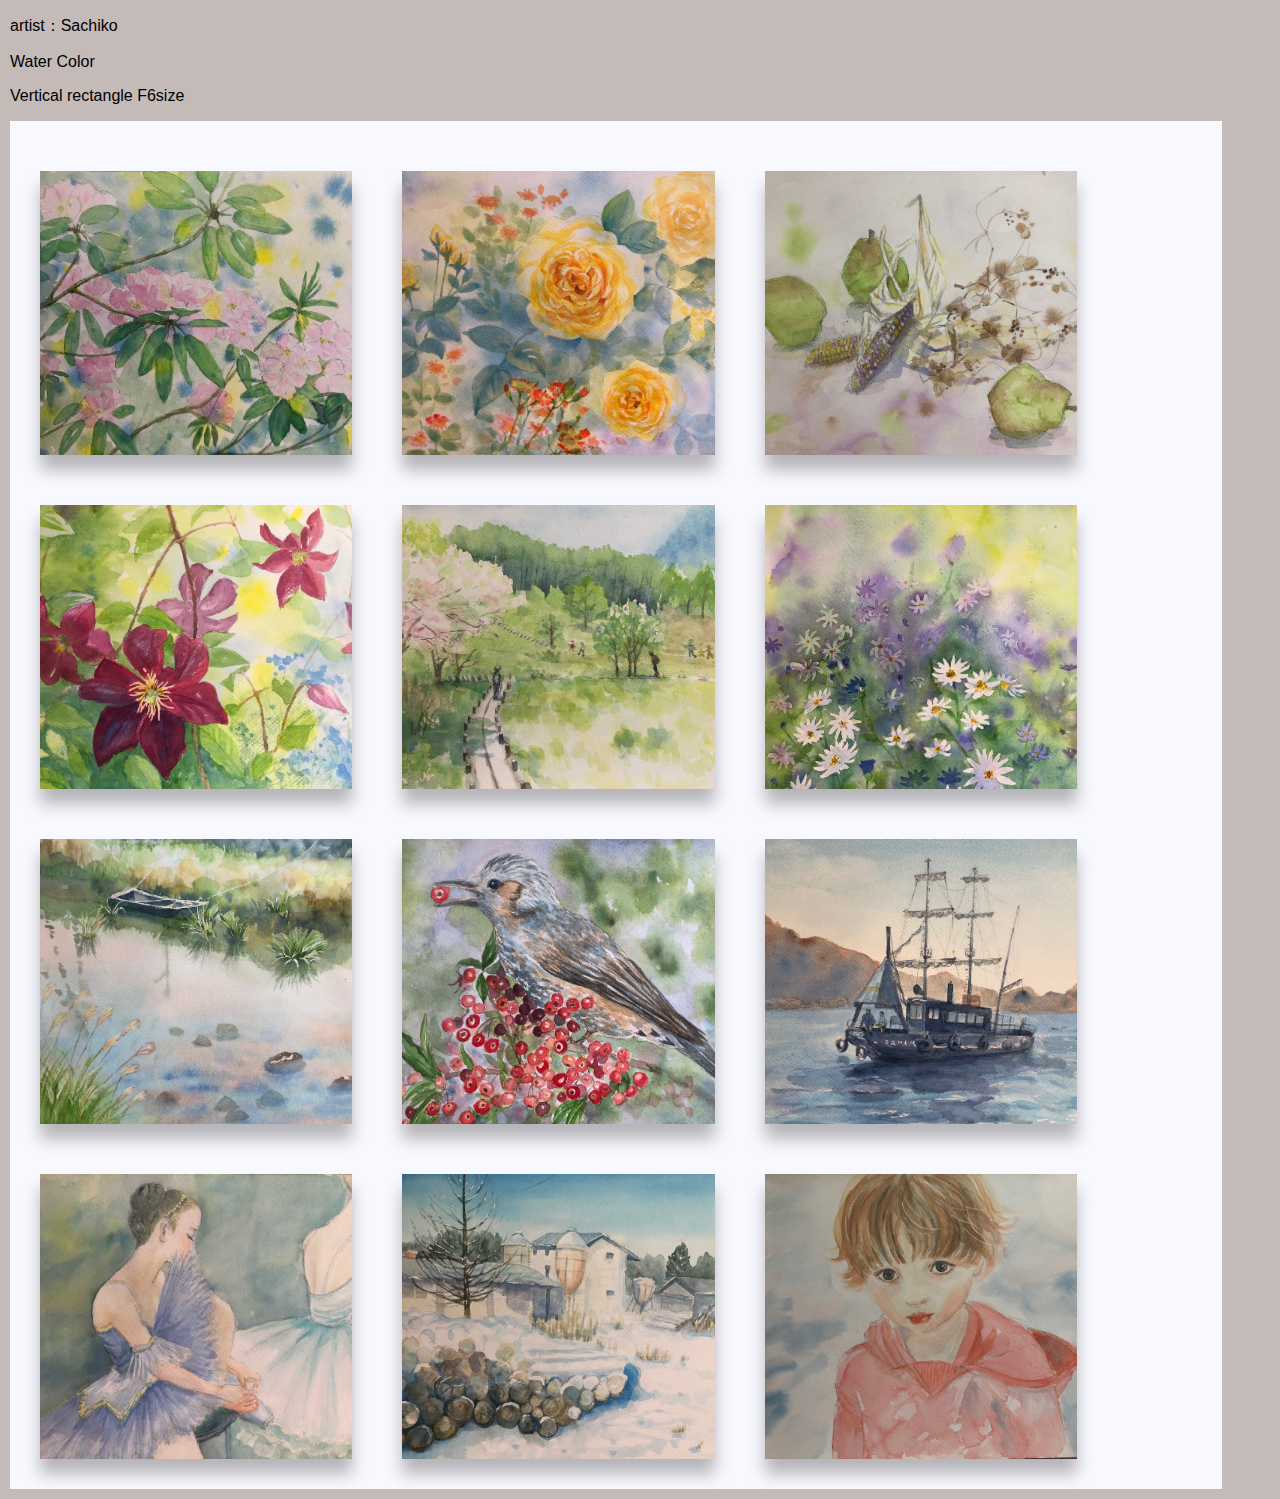
==== index.html @ 0088c584 "Add files via upload" ====
<!DOCTYPE html>
<html lang="ja">
<head>
  <meta charset="UTF-8">
  <meta http-equiv="X-UA-Compatible" content="IE=edge">
  <meta name="viewport" content="width=device-width, initial-scale=1.0">
  <title>Sachiko's  vartial rectangle</title>
  <link rel="stylesheet" href="css/styles.css">
</head>
<body>
  <header>
    <p>artist：Sachiko</p>
    <p>Water Color </p>
    <p>Vertical rectangle F6size </p>
    
  </header>
  <div class="main">
    <div>
      <img src="img/sv12.jpg">
      <img src="img/sv2.jpg">
      <img src="img/sv3.jpg">
      <img src="img/sv4.jpg">
      <img src="img/sv5.jpg">
      <img src="img/sv6.jpg">
      <img src="img/sv7.jpg">
      <img src="img/sv8.jpg">
      <img src="img/sv9.jpg">
      <img src="img/sv10.jpg">
      <img src="img/sv11.jpg">
      <img src="img/sv1.jpg">
      
      
     
    </div>
  <footer></footer>
</body>
</html>
---- css/styles.css ----
body {
  font-family: Arial, Helvetica, sans-serif;
  background-color:rgb(196, 186, 184);
  width: 100%;
  margin: 10px;
}
header {
  width: 100%;
  
}
.main {
  width: 90%;
  background-color:ghostwhite;
  text-align: center;
  
  padding: 30px;
  padding-top: 50px;
 
  
}
.main > div {
  width: 90%;
  /* width: 410px;
  height: 318px; */
  display: flex;
  display: inline-block;

  text-align: center;
  
}

img {
  object-fit: cover;
  width: 100%;
  height: 100%;
  
text-align: center;
margin-bottom: 50px;
box-shadow: 0 15px 15px rgba(114, 113, 113, 0.493);
}
@media (min-width: 800px) {

.main > div {
  display: grid;
  grid-template-columns: repeat(auto-fit, minmax(300px, 1fr));
  gap: 50px;


}

}
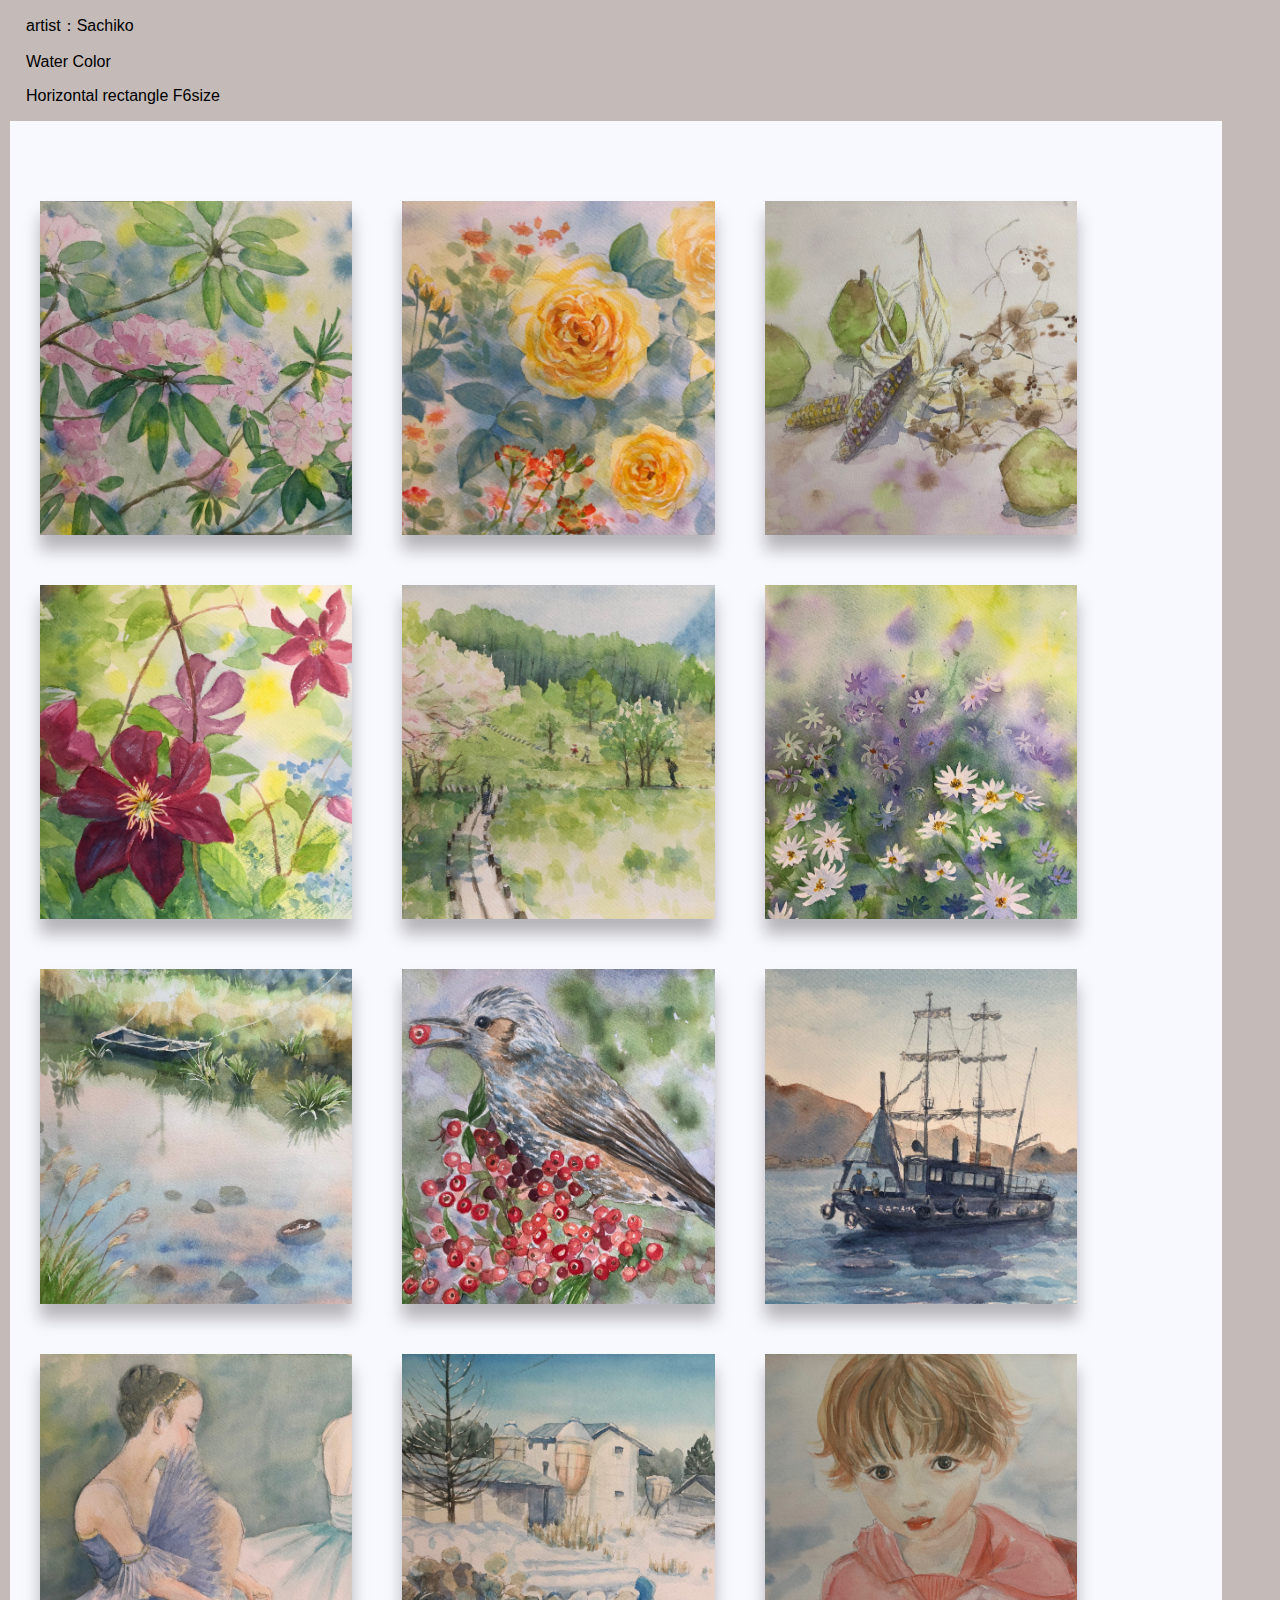
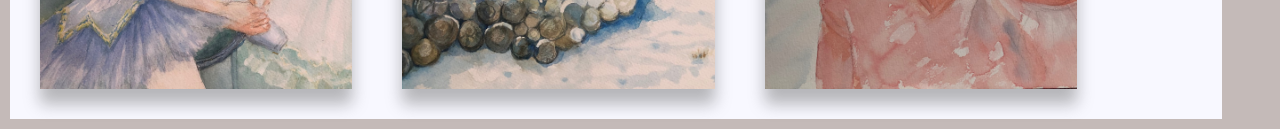
==== commit 4a8f7336: "Add files via upload" ====
--- a/index.html
+++ b/index.html
@@ -11,7 +11,7 @@
   <header>
     <p>artist：Sachiko</p>
     <p>Water Color </p>
-    <p>Vertical rectangle F6size </p>
+    <p>Horizontal rectangle F6size </p>
     
   </header>
   <div class="main">
--- a/css/styles.css
+++ b/css/styles.css
@@ -8,13 +8,18 @@
   width: 100%;
   
 }
+
+header > p {
+  margin-left: 16px;
+} 
+
 .main {
   width: 90%;
   background-color:ghostwhite;
   text-align: center;
   
   padding: 30px;
-  padding-top: 50px;
+  padding-top: 80px;
  
   
 }
@@ -35,7 +40,7 @@
   height: 100%;
   
 text-align: center;
-margin-bottom: 50px;
+margin-bottom: 100px;
 box-shadow: 0 15px 15px rgba(114, 113, 113, 0.493);
 }
 @media (min-width: 800px) {
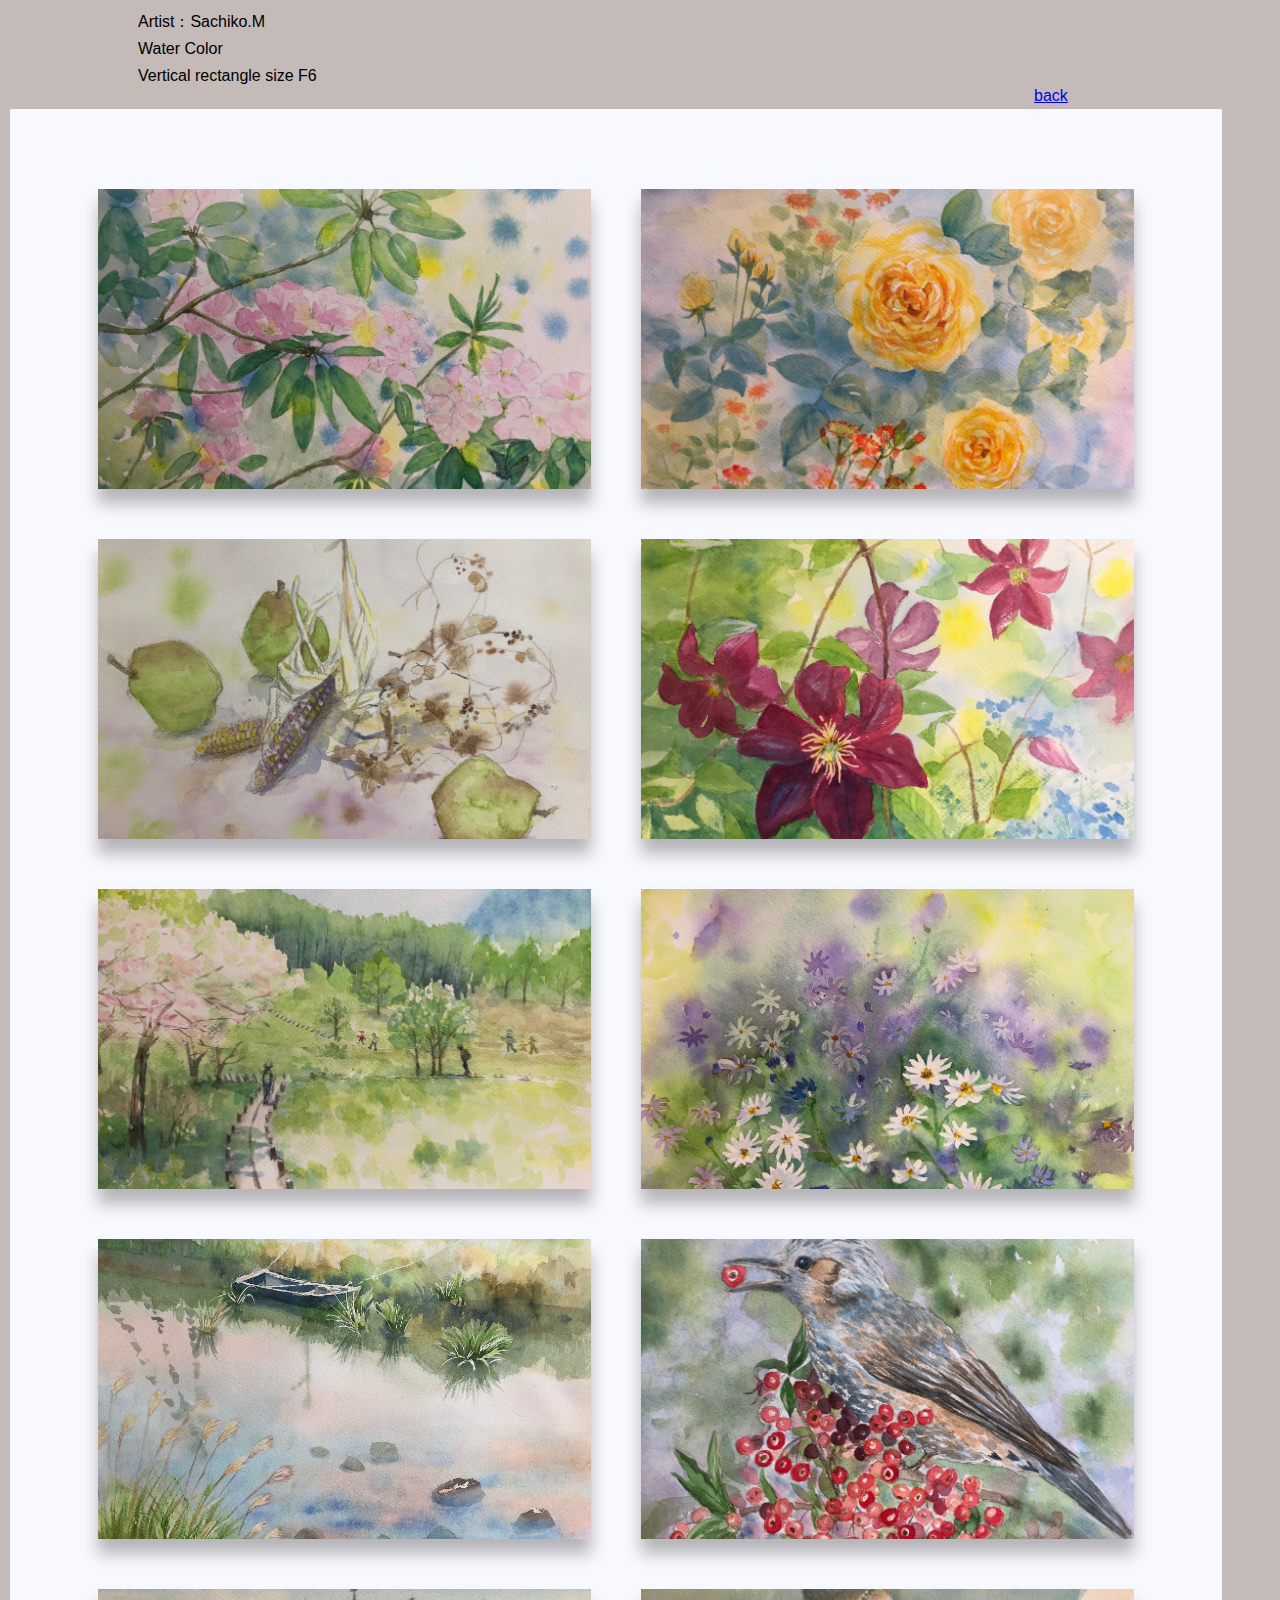
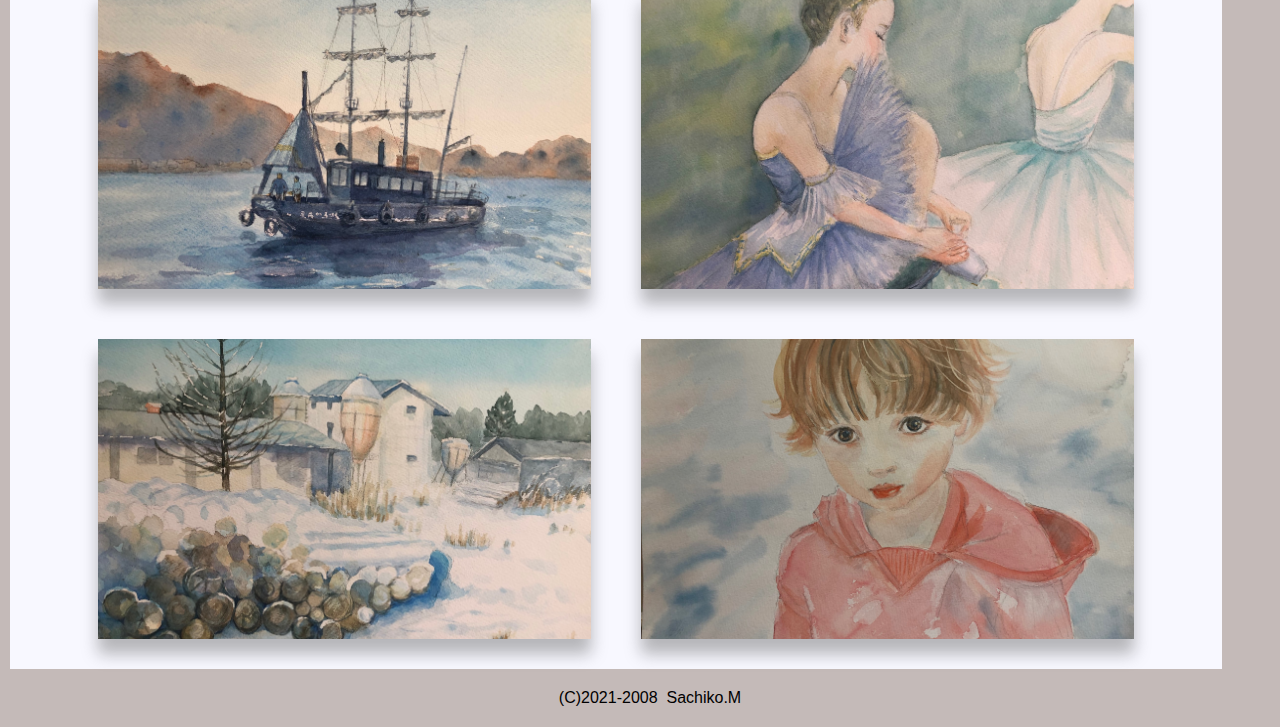
==== commit 05b43481: "Add files via upload" ====
--- a/index.html
+++ b/index.html
@@ -9,11 +9,14 @@
 </head>
 <body>
   <header>
-    <p>artist：Sachiko</p>
-    <p>Water Color </p>
-    <p>Horizontal rectangle F6size </p>
-    
+    <div>
+      <p class="p1">Artist：Sachiko.M </p>
+      <p class="p2">Water Color  </p>
+      <p class="p3">Vertical rectangle size F6 </p> 
+      <a href="https://mbjn.github.io">back</a> 
+    </div>
   </header>
+ 
   <div class="main">
     <div>
       <img src="img/sv12.jpg">
@@ -28,10 +31,8 @@
       <img src="img/sv10.jpg">
       <img src="img/sv11.jpg">
       <img src="img/sv1.jpg">
-      
-      
-     
     </div>
-  <footer></footer>
+    </div>
+  <footer>(C)2021-2008 &nbsp;Sachiko.M</footer>
 </body>
 </html>--- a/css/styles.css
+++ b/css/styles.css
@@ -6,51 +6,65 @@
 }
 header {
   width: 100%;
-  
+  margin-left: 10%;
+  margin-top: 8px;
+  margin-bottom: 8px;
+  line-height: .7rem;
 }
 
-header > p {
-  margin-left: 16px;
-} 
+.p3 {
+ margin-bottom: 0;
+}
+
+a {
+display: block;
+padding-left:70% ;
+/* color: cornflowerblue; */
+margin-top: 8px;
+}
 
 .main {
   width: 90%;
   background-color:ghostwhite;
   text-align: center;
-  
   padding: 30px;
   padding-top: 80px;
- 
-  
 }
+
 .main > div {
   width: 90%;
   /* width: 410px;
   height: 318px; */
   display: flex;
   display: inline-block;
-
   text-align: center;
-  
 }
 
 img {
   object-fit: cover;
   width: 100%;
-  height: 100%;
-  
-text-align: center;
-margin-bottom: 100px;
-box-shadow: 0 15px 15px rgba(114, 113, 113, 0.493);
+  height: 100%; 
+  text-align: center;
+  margin-bottom: 100px;
+  box-shadow: 0 15px 15px rgba(114, 113, 113, 0.493);
 }
+
+footer{
+  margin-top: 20px;
+  margin-bottom: 20px;
+  text-align: center;
+}
+
 @media (min-width: 800px) {
 
 .main > div {
   display: grid;
-  grid-template-columns: repeat(auto-fit, minmax(300px, 1fr));
+  grid-auto-rows:300px ;
+  grid-template-columns: repeat(auto-fill, minmax(400px, 1fr));
   gap: 50px;
-
-
+  margin-left: auto;
+  margin-right: auto;
+  object-fit: cover;
 }
 
 }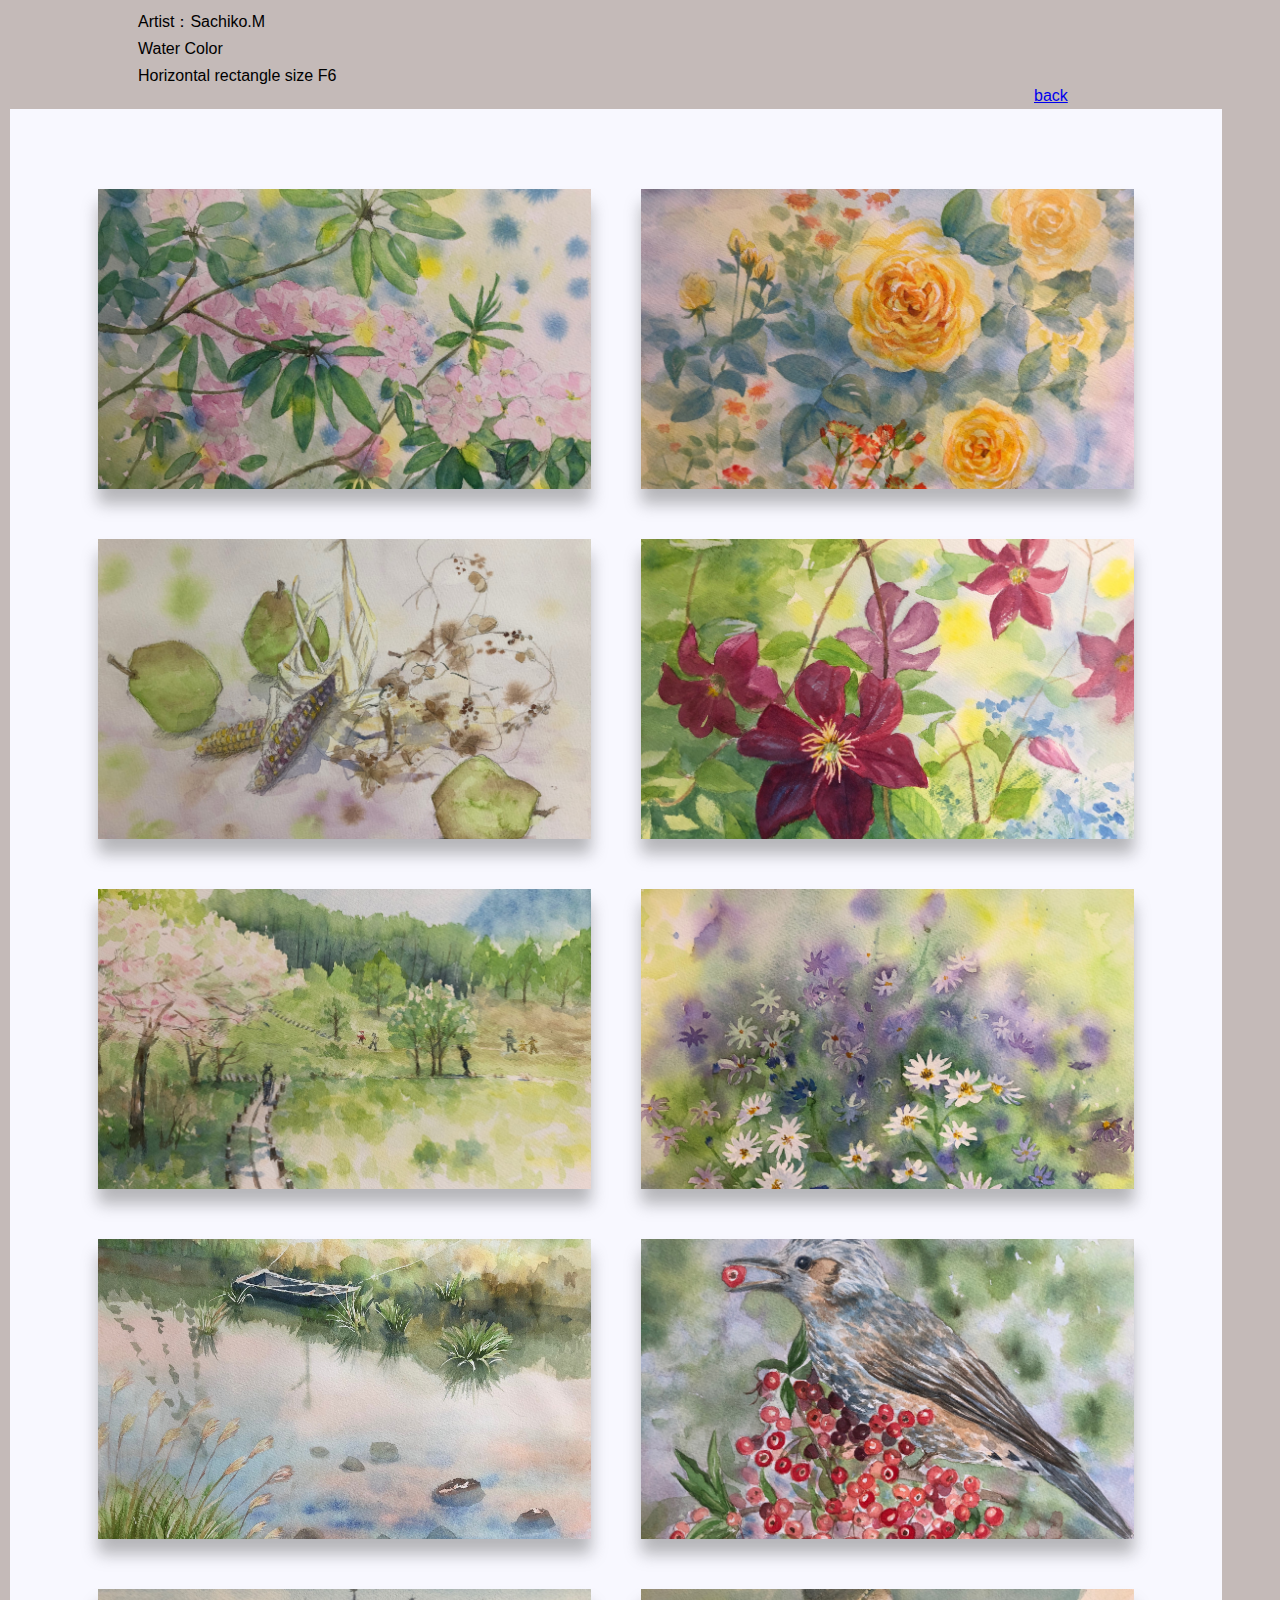
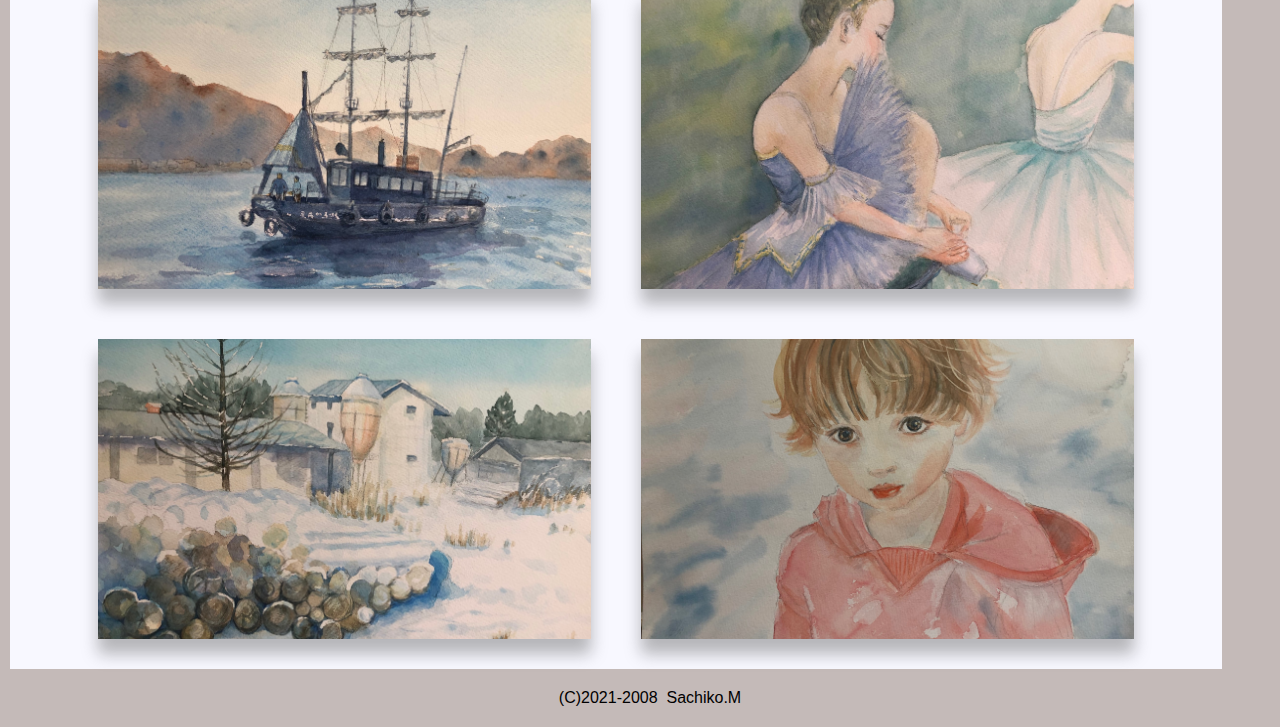
==== commit d1ba168f: "Update index.html" ====
--- a/index.html
+++ b/index.html
@@ -12,7 +12,7 @@
     <div>
       <p class="p1">Artist：Sachiko.M </p>
       <p class="p2">Water Color  </p>
-      <p class="p3">Vertical rectangle size F6 </p> 
+      <p class="p3">Horizontal rectangle size F6 </p> 
       <a href="https://mbjn.github.io">back</a> 
     </div>
   </header>
@@ -35,4 +35,4 @@
     </div>
   <footer>(C)2021-2008 &nbsp;Sachiko.M</footer>
 </body>
-</html>+</html>
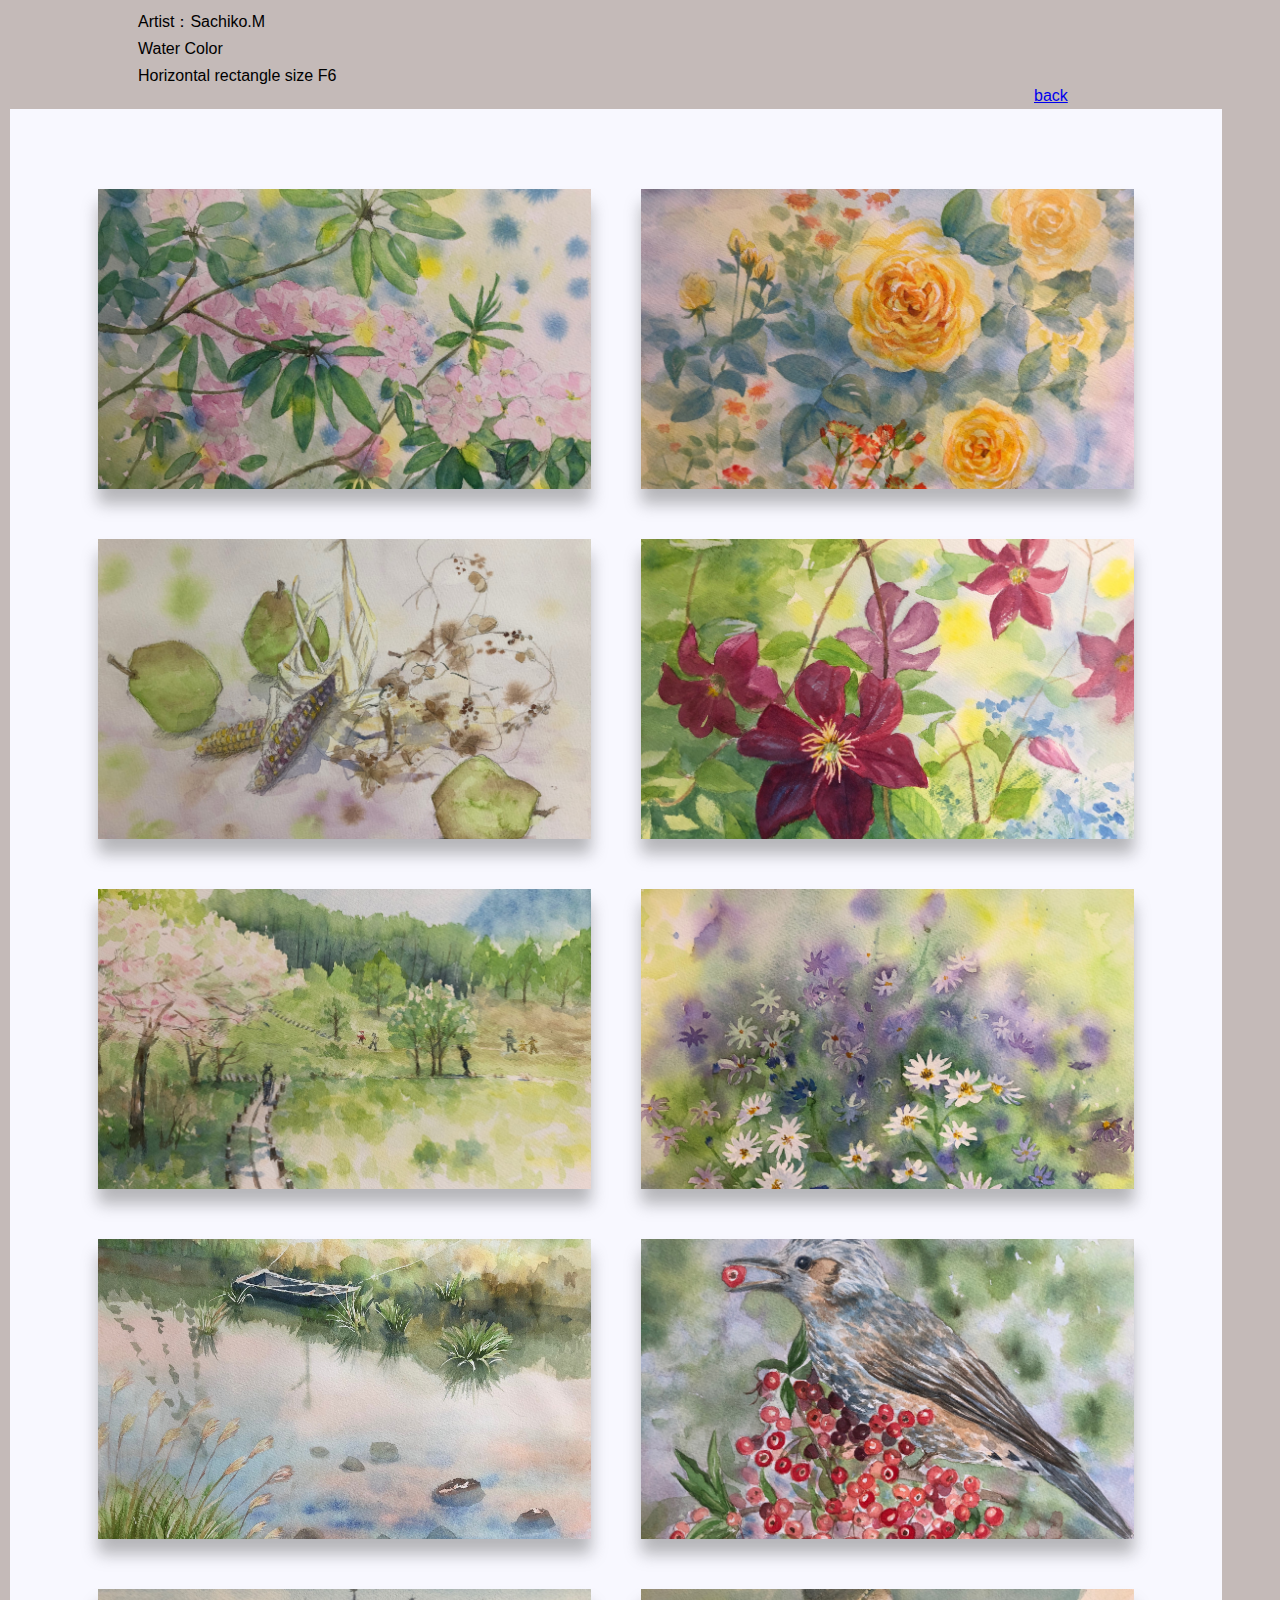
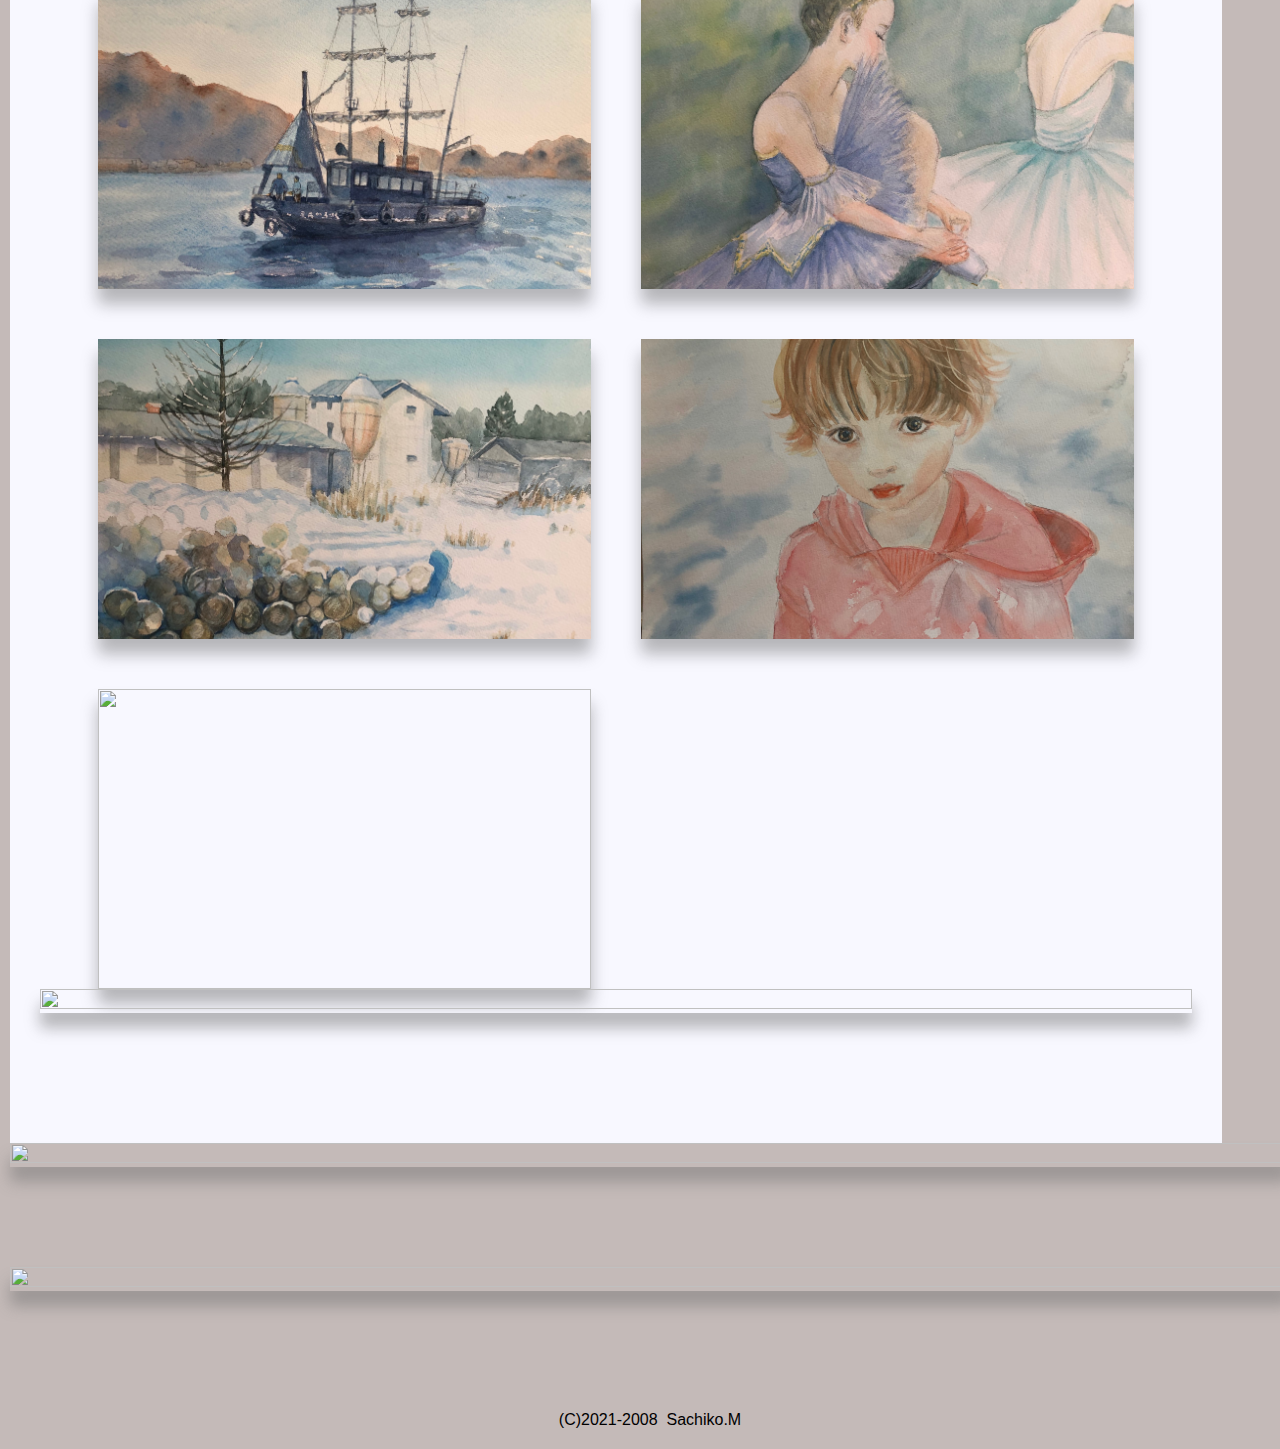
==== commit d5d60080: "Update index.html" ====
--- a/index.html
+++ b/index.html
@@ -31,6 +31,13 @@
       <img src="img/sv10.jpg">
       <img src="img/sv11.jpg">
       <img src="img/sv1.jpg">
+      <img src="img/m5.jpg"></div>
+      <img src="img/2022-01-2.jpg"></div>
+      <img src="img/2022-01-3.jpg"></div>    
+      <img src="img/2022-01-4.jpg"></div> 
+    
+      
+      
     </div>
     </div>
   <footer>(C)2021-2008 &nbsp;Sachiko.M</footer>
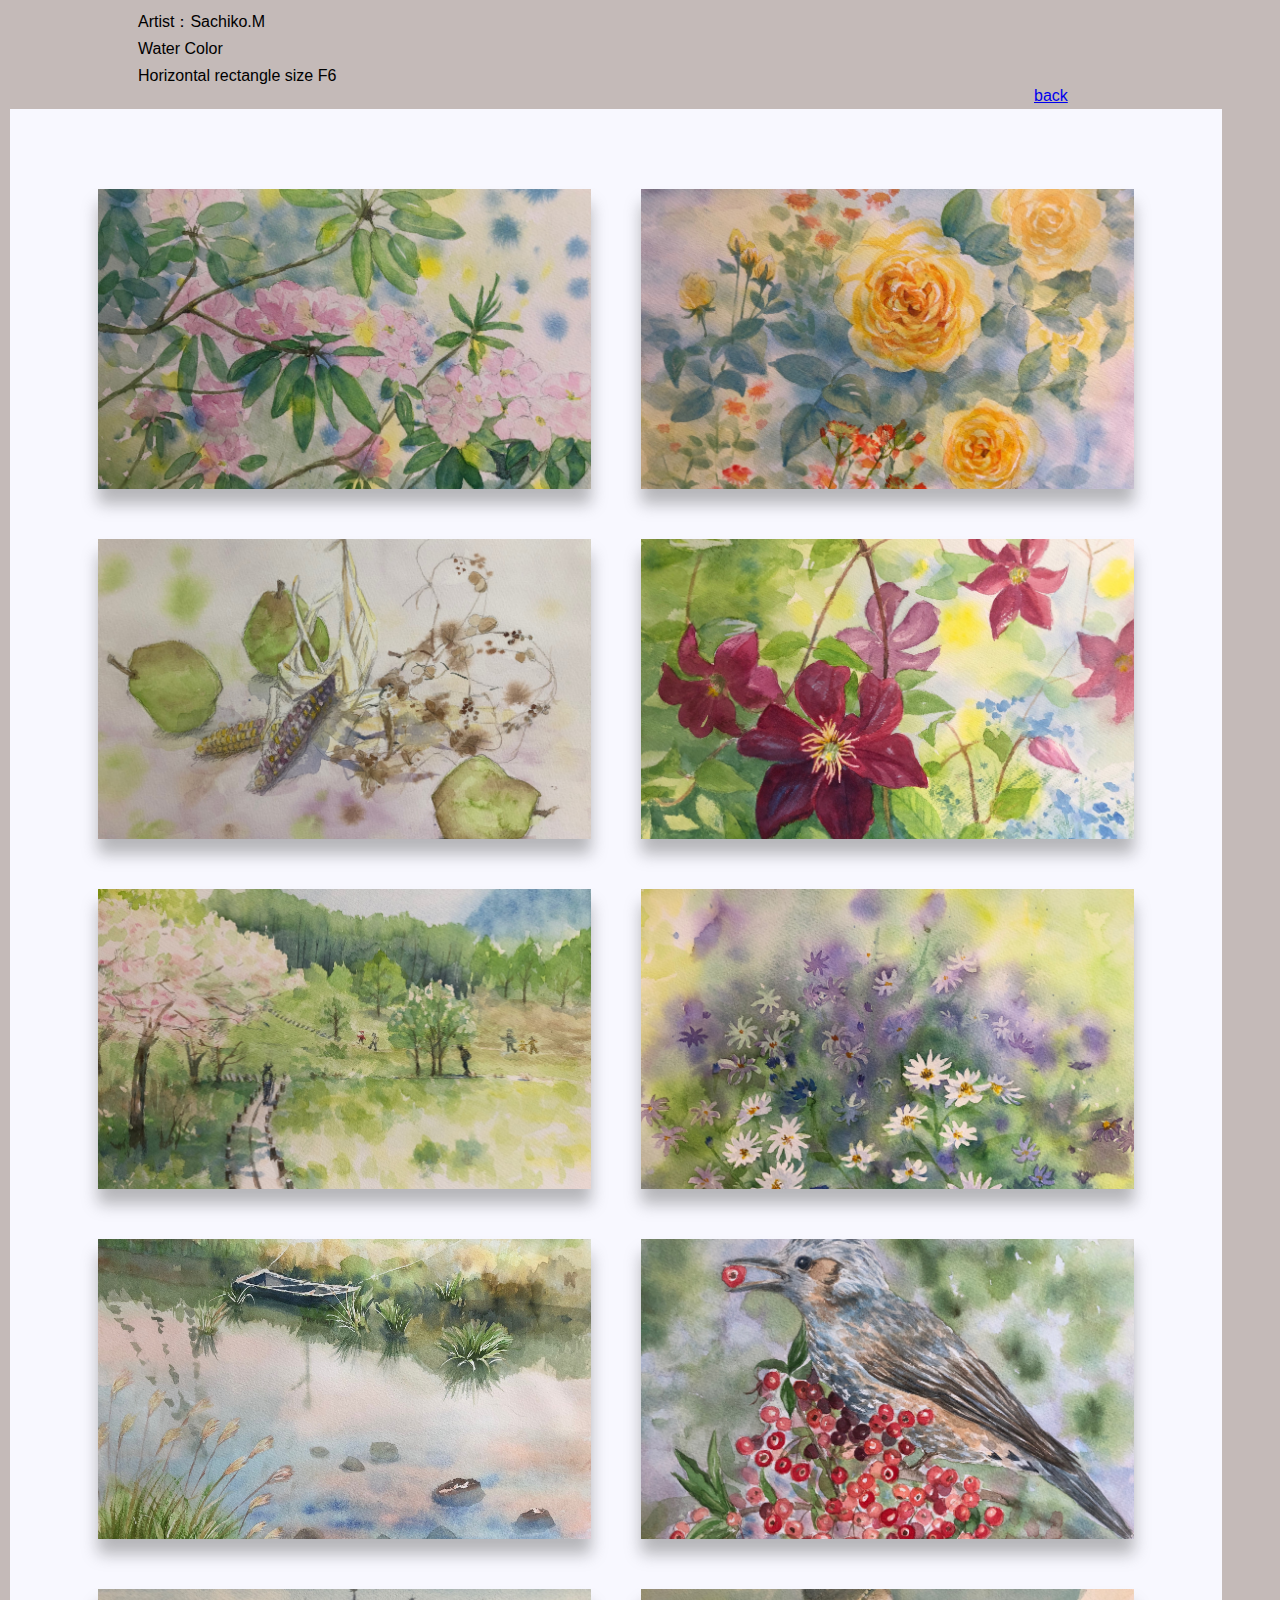
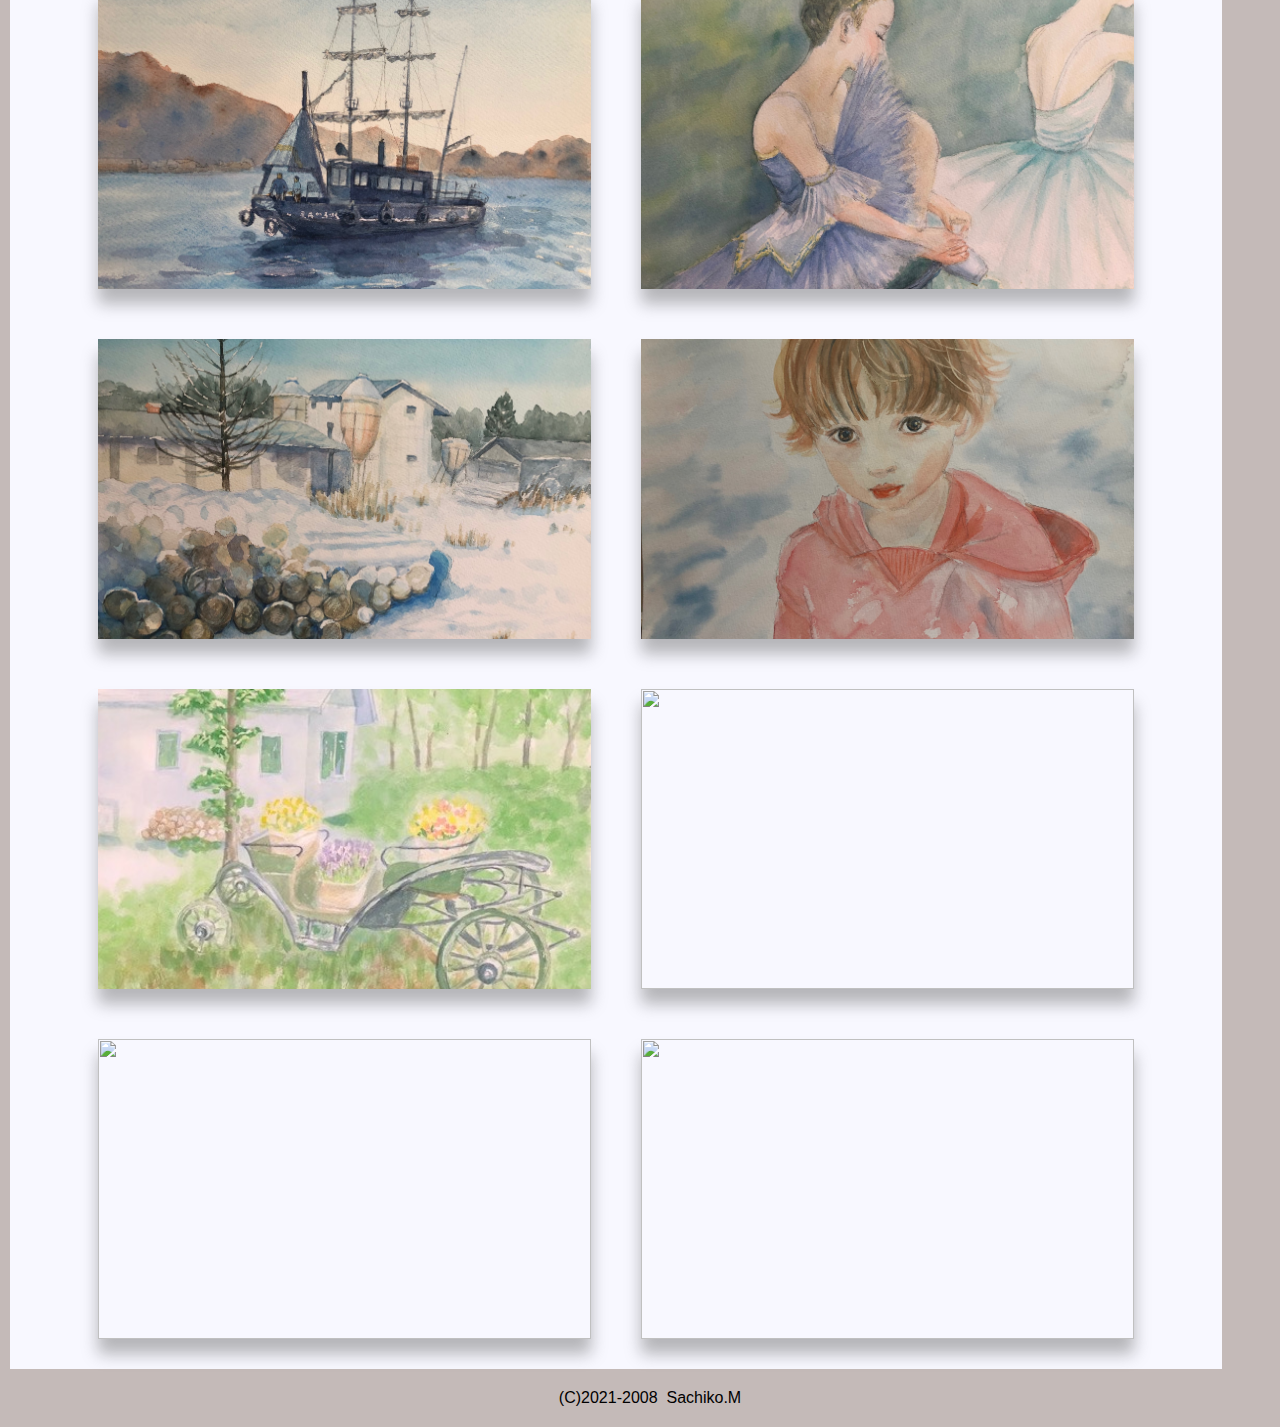
==== commit ea8cc4ee: "Update index.html" ====
--- a/index.html
+++ b/index.html
@@ -31,10 +31,10 @@
       <img src="img/sv10.jpg">
       <img src="img/sv11.jpg">
       <img src="img/sv1.jpg">
-      <img src="img/m5.jpg"></div>
-      <img src="img/2022-01-2.jpg"></div>
-      <img src="img/2022-01-3.jpg"></div>    
-      <img src="img/2022-01-4.jpg"></div> 
+      <img src="img/m5.jpg">
+      <img src="img/2022-01-2.jpg">
+      <img src="img/2022-01-3.jpg">
+      <img src="img/2022-01-4.jpg">
     
       
       
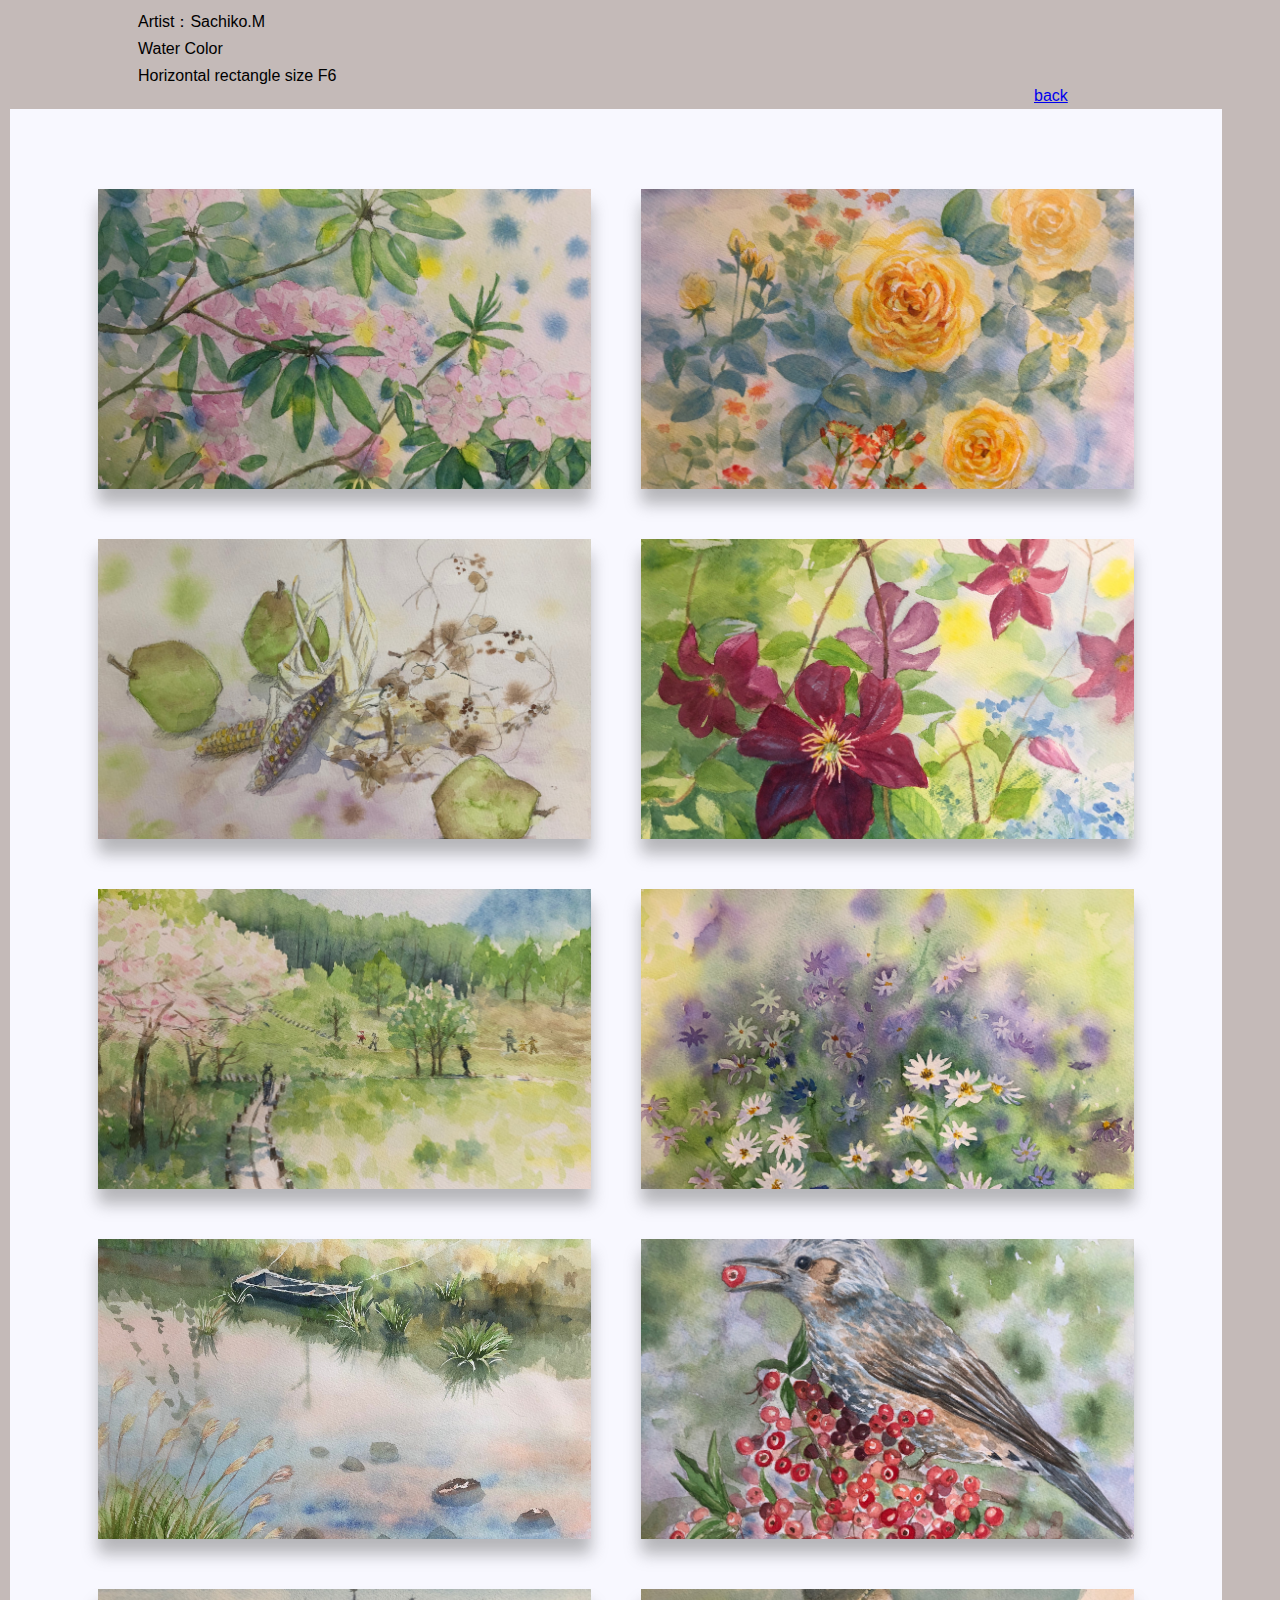
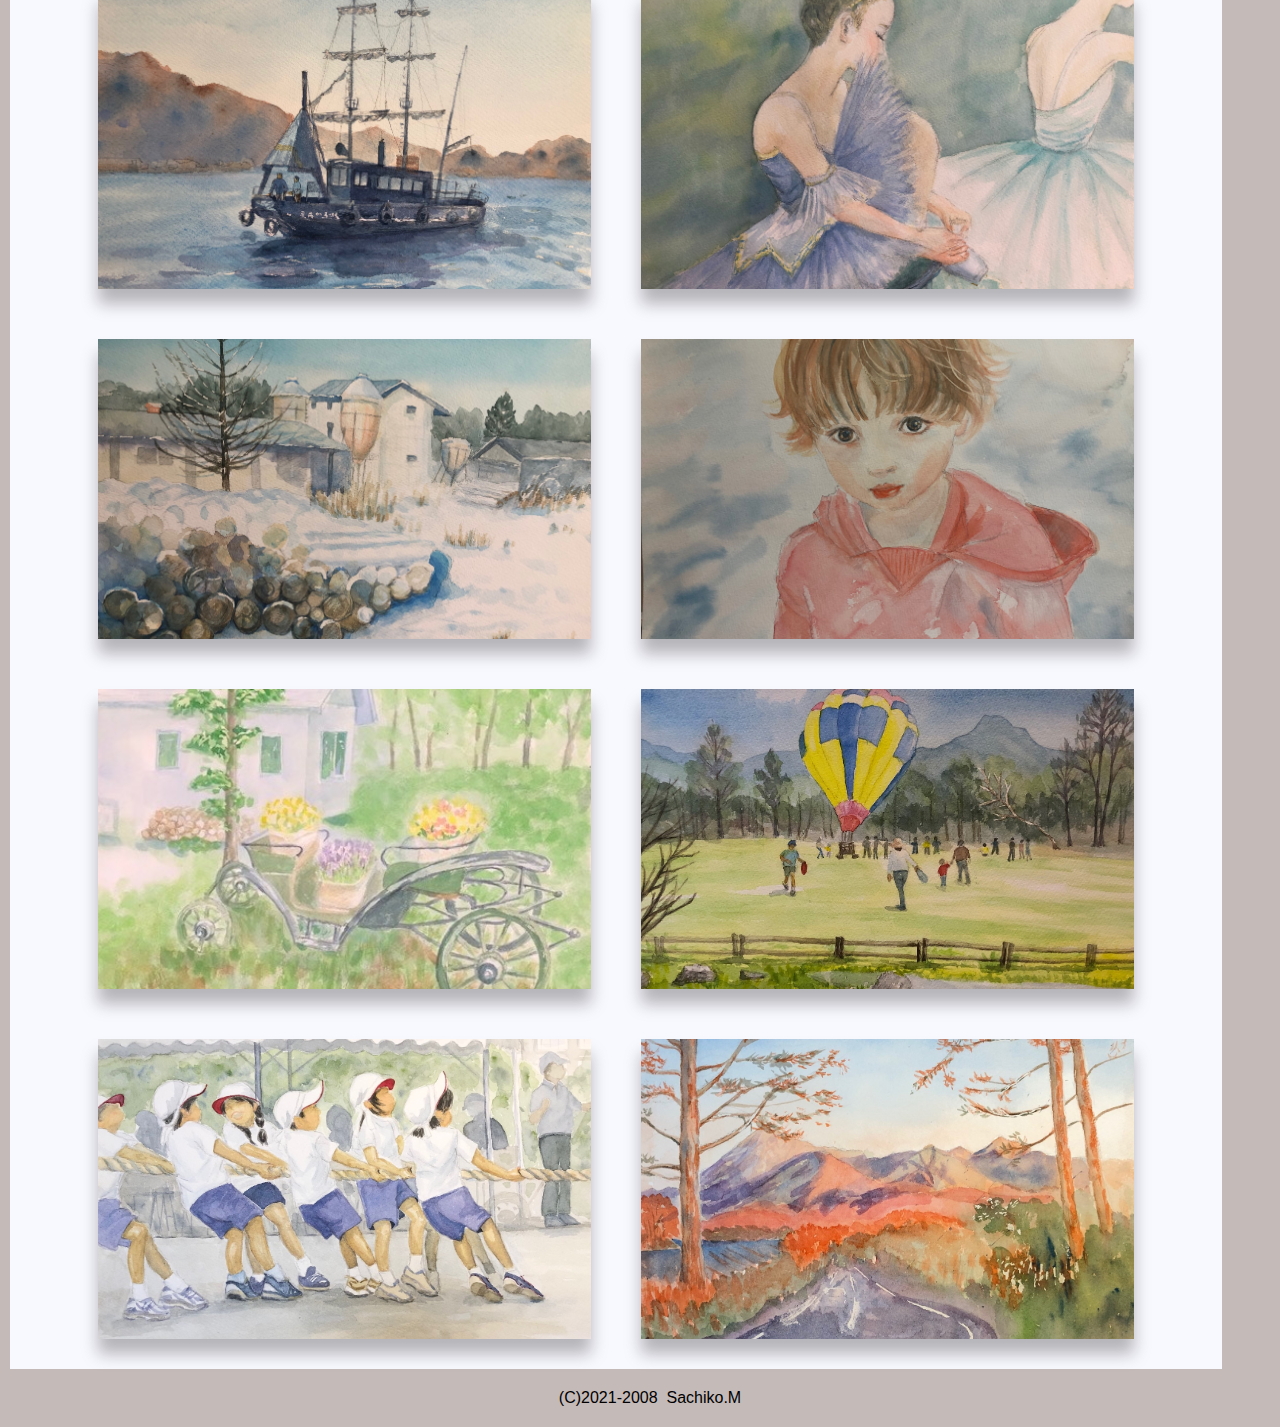
==== commit f4230f8d: "Update index.html" ====
--- a/index.html
+++ b/index.html
@@ -32,9 +32,9 @@
       <img src="img/sv11.jpg">
       <img src="img/sv1.jpg">
       <img src="img/m5.jpg">
-      <img src="img/2022-01-2.jpg">
-      <img src="img/2022-01-3.jpg">
-      <img src="img/2022-01-4.jpg">
+      <img src="img/2022.01-2.jpg">
+      <img src="img/2022.01-3.jpg">
+      <img src="img/2022.01-4.jpg">
     
       
       
